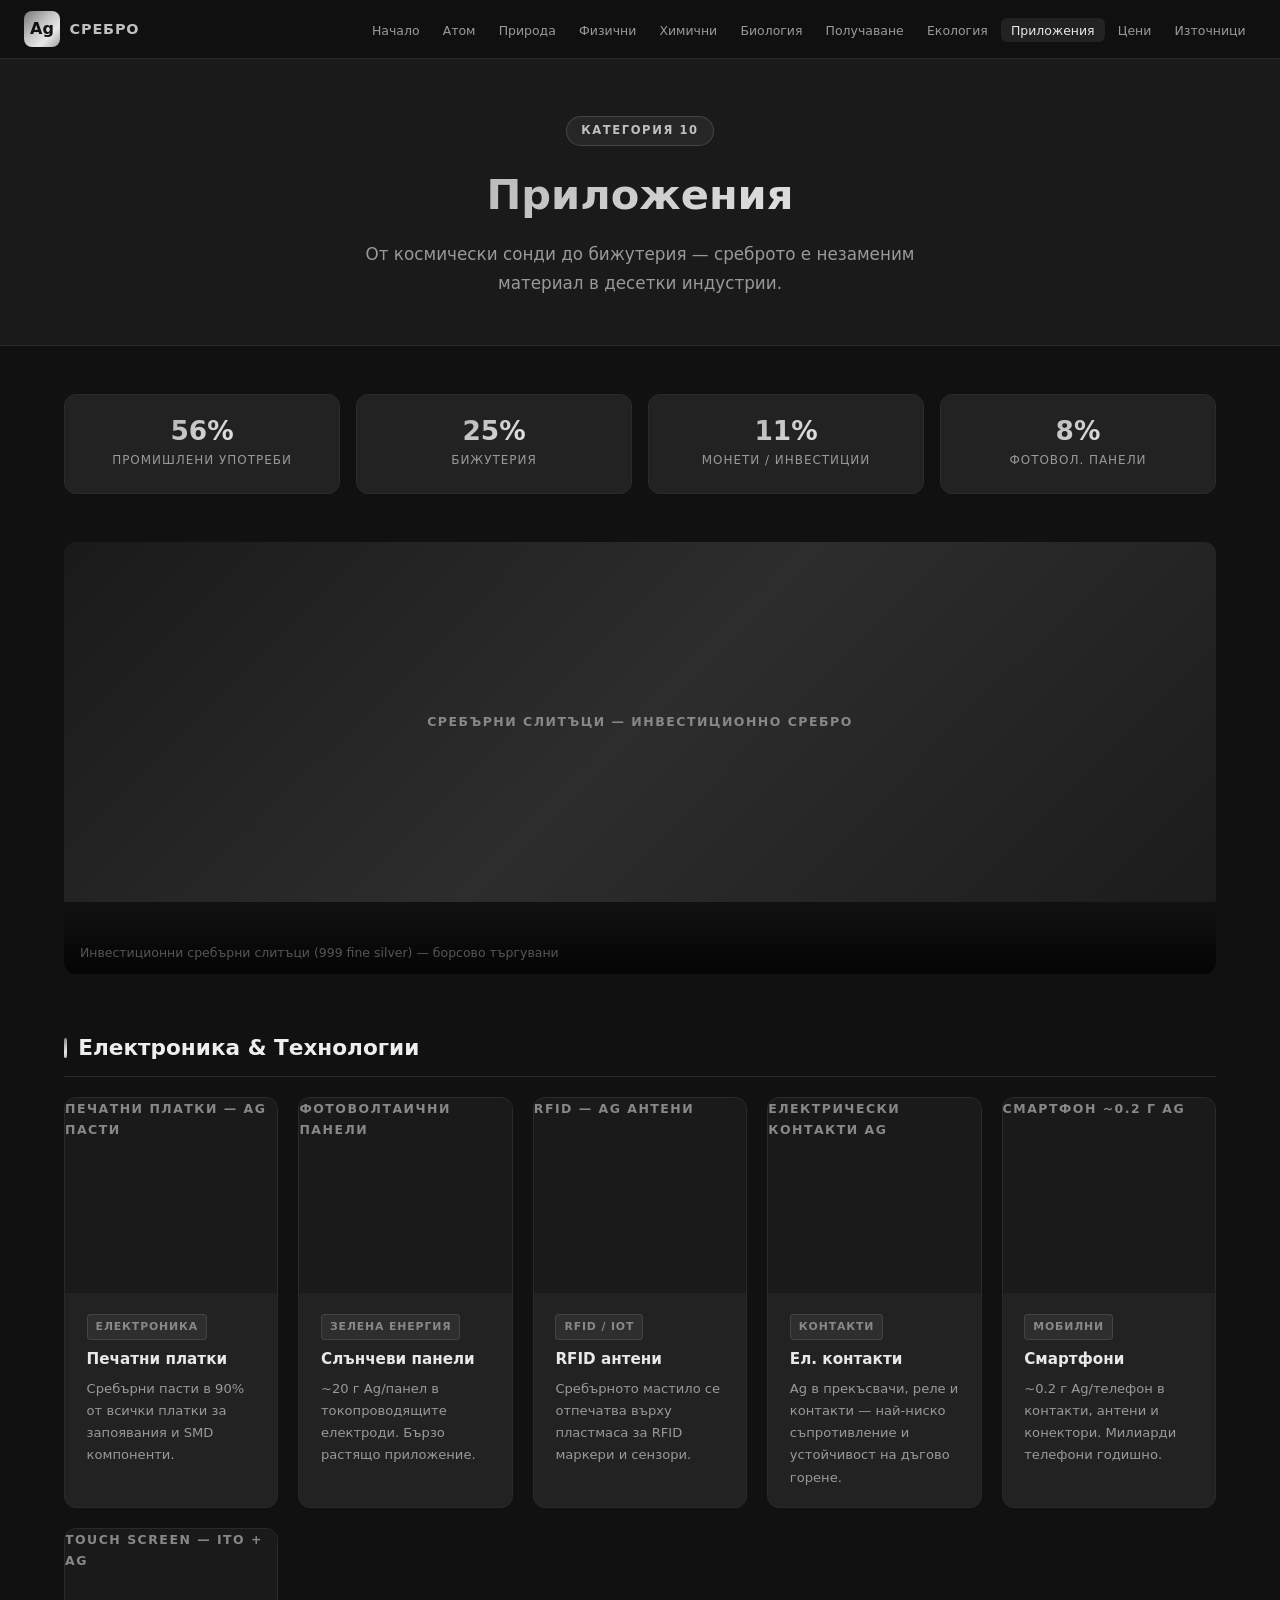
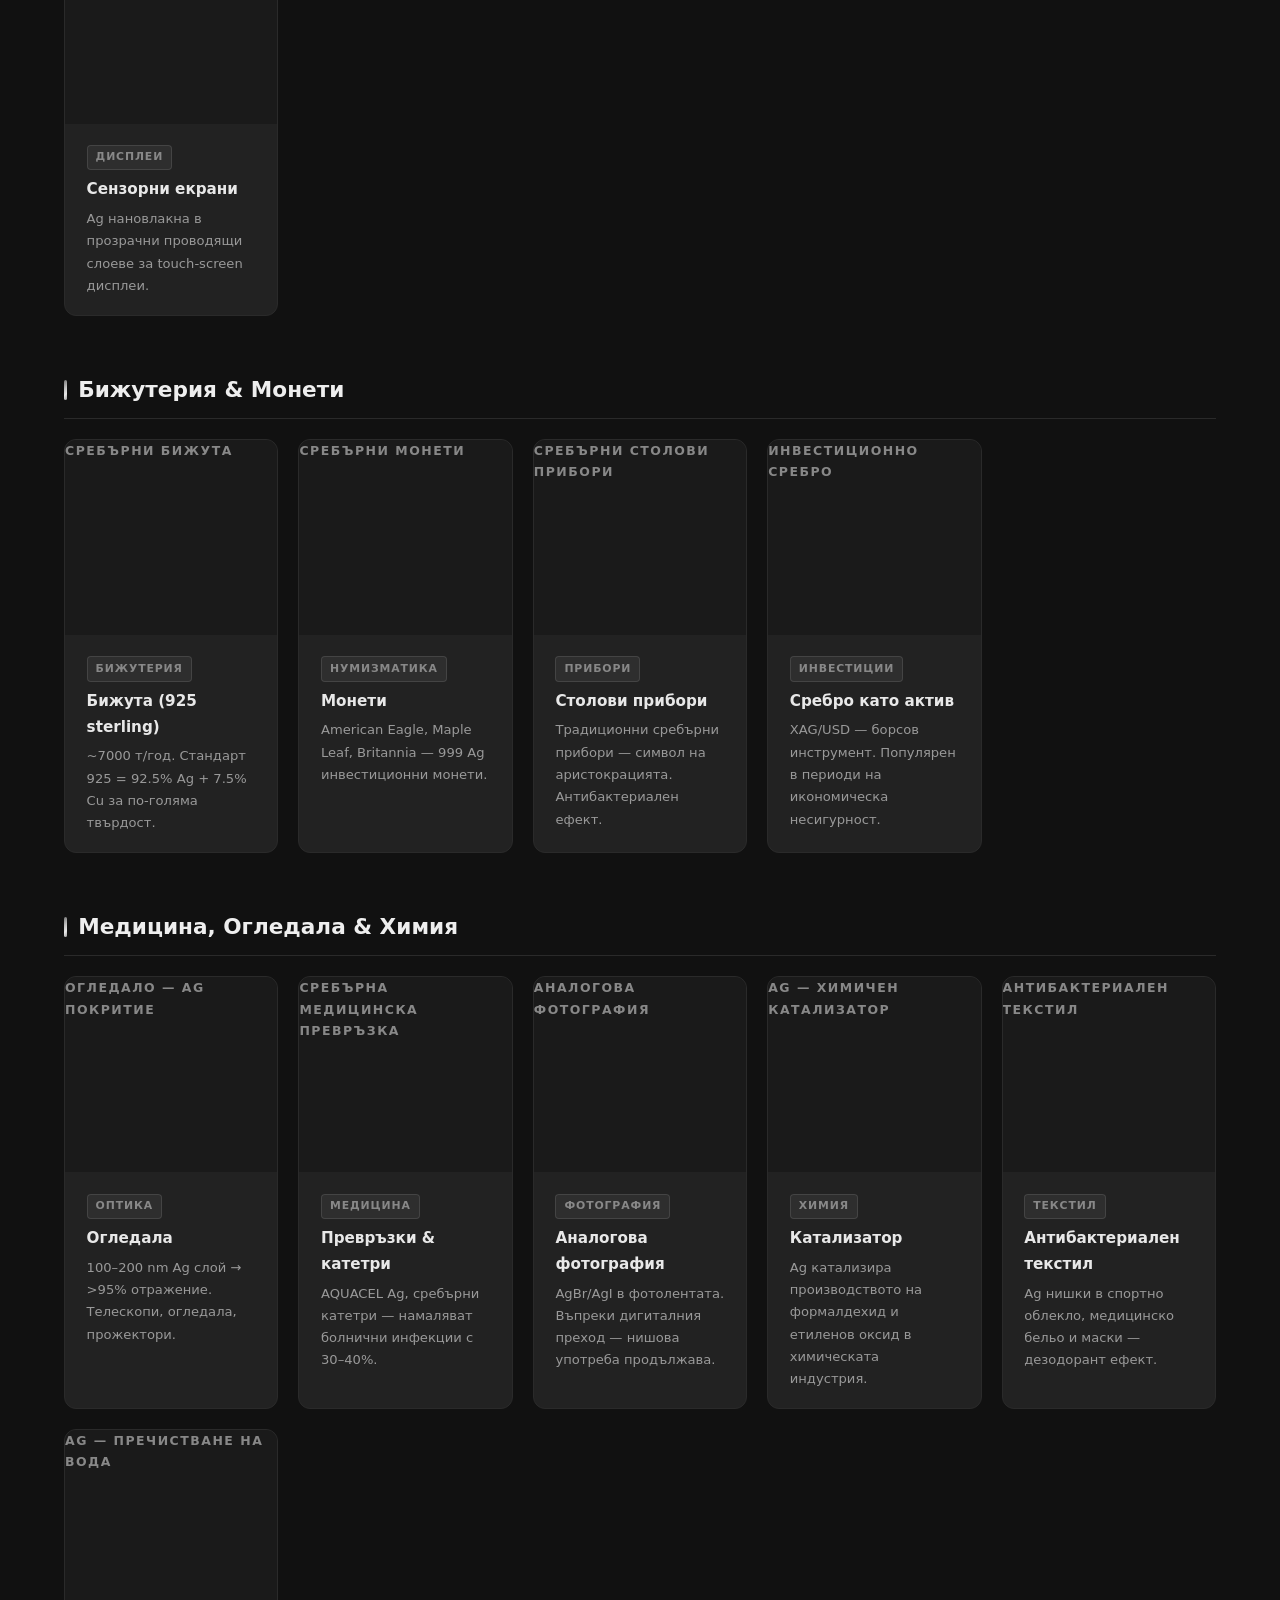
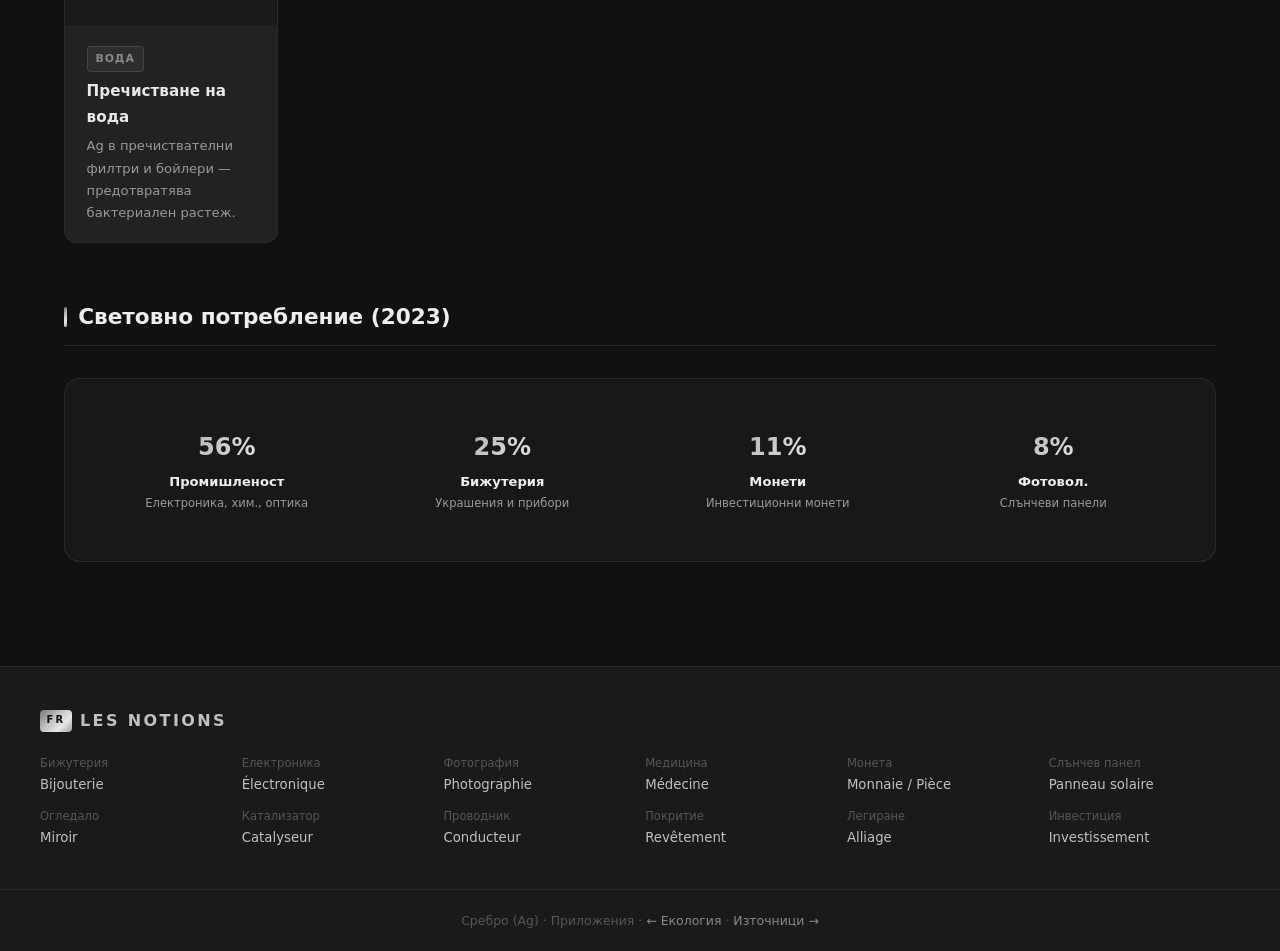
==== applications.html @ 380a5ce1 "Add files via upload" ====
<!DOCTYPE html>
<html lang="bg">
<head>
  <meta charset="UTF-8">
  <meta name="viewport" content="width=device-width, initial-scale=1.0">
  <title>Приложения — Сребро (Ag)</title>
  <link rel="stylesheet" href="style.css">
  <style>
    .app-card { background:var(--bg-card); border:1px solid var(--border); border-radius:var(--radius); overflow:hidden; transition:all .2s; }
    .app-card:hover { border-color:rgba(192,192,192,.25); transform:translateY(-3px); }
    .app-img { width:100%; height:195px; object-fit:cover; display:block; background:var(--bg-secondary); }
    .app-body { padding:1.1rem 1.35rem; }
    .app-tag { display:inline-block; background:rgba(192,192,192,.08); color:var(--silver-dark); border:1px solid rgba(192,192,192,.15); padding:.15rem .5rem; border-radius:4px; font-size:.68rem; font-weight:600; text-transform:uppercase; letter-spacing:.08em; margin-bottom:.45rem; }
    .app-title { font-size:.95rem; font-weight:700; color:var(--silver-light); margin-bottom:.3rem; }
    .app-text { font-size:.82rem; color:var(--text-secondary); }
    .usage-pct { font-size:1.5rem; font-weight:800; background:var(--silver-grad); -webkit-background-clip:text; -webkit-text-fill-color:transparent; background-clip:text; display:block; margin-bottom:.2rem; }
    .img6 { display:grid; grid-template-columns:repeat(auto-fill, minmax(210px,1fr)); gap:1.25rem; }
  </style>
</head>
<body>

<nav class="navbar">
  <div class="nav-inner">
    <a href="index.html" class="nav-brand"><div class="brand-badge">Ag</div><span class="brand-name">СРЕБРО</span></a>
    <ul class="nav-links">
      <li><a href="index.html">Начало</a></li>
      <li><a href="atom.html">Атом</a></li>
      <li><a href="nature.html">Природа</a></li>
      <li><a href="physical.html">Физични</a></li>
      <li><a href="chemical.html">Химични</a></li>
      <li><a href="biology.html">Биология</a></li>
      <li><a href="production.html">Получаване</a></li>
      <li><a href="ecology.html">Екология</a></li>
      <li><a href="applications.html" class="active">Приложения</a></li>
      <li><a href="prices.html">Цени</a></li>
      <li><a href="sources.html">Източници</a></li>
    </ul>
  </div>
</nav>

<header class="page-header">
  <span class="cat-badge">Категория 10</span>
  <h1>Приложения</h1>
  <p>От космически сонди до бижутерия — среброто е незаменим материал в десетки индустрии.</p>
</header>

<div class="container">

  <div class="stats">
    <div class="stat"><div class="stat-val">56%</div><div class="stat-lbl">Промишлени употреби</div></div>
    <div class="stat"><div class="stat-val">25%</div><div class="stat-lbl">Бижутерия</div></div>
    <div class="stat"><div class="stat-val">11%</div><div class="stat-lbl">Монети / инвестиции</div></div>
    <div class="stat"><div class="stat-val">8%</div><div class="stat-lbl">Фотовол. панели</div></div>
  </div>

  <!-- СРЕБЪРНИ БЛОКЧЕТА — HERO + СНИМКИ -->
  <div class="section">
    <div class="wide-img-wrap">
      <img src="https://upload.wikimedia.org/wikipedia/commons/thumb/c/c1/1000oz.silver.bullion.bar.top.jpg/1280px-1000oz.silver.bullion.bar.top.jpg" alt="Сребърни слитъци" style="max-height:360px;" onerror="this.outerHTML='<div class=\'img-ph\' style=\'height:360px;\'>Сребърни слитъци — инвестиционно сребро</div>'">
      <div class="cap">Инвестиционни сребърни слитъци (999 fine silver) — борсово търгувани</div>
    </div>
  </div>

  <!-- ЕЛЕКТРОНИКА & ТЕХНОЛОГИИ — МНОГО СНИМКИ -->
  <div class="section">
    <h2 class="section-title">Електроника &amp; Технологии</h2>
    <div class="img6">
      <div class="app-card">
        <img src="https://shopdelta.eu/shop_image/product/easy-print_agt-028_d.jpg" alt="Печатни платки" class="app-img" onerror="this.outerHTML='<div class=\'img-ph app-img\'>Печатни платки — Ag пасти</div>'">
        <div class="app-body"><span class="app-tag">Електроника</span><div class="app-title">Печатни платки</div><div class="app-text">Сребърни пасти в 90% от всички платки за запоявания и SMD компоненти.</div></div>
      </div>
      <div class="app-card">
        <img src="https://topsolar-bg.com/wp-content/uploads/2021/03/%D0%A4%D0%BE%D1%82%D0%BE%D0%B2%D0%BE%D0%BB%D1%82%D0%B0%D0%B8%D1%87%D0%BD%D0%B8-%D0%BF%D0%B0%D0%BD%D0%B5%D0%BB%D0%B8.jpg" alt="Слънчеви панели" class="app-img" onerror="this.outerHTML='<div class=\'img-ph app-img\'>Фотоволтаични панели</div>'">
        <div class="app-body"><span class="app-tag">Зелена енергия</span><div class="app-title">Слънчеви панели</div><div class="app-text">~20 г Ag/панел в токопроводящите електроди. Бързо растящо приложение.</div></div>
      </div>
      <div class="app-card">
        <img src="https://industrialno.com/wp-content/uploads/2020/07/rfid_geit_anteni_industrialno-2.jpg" alt="Сребърна тел за RFID" class="app-img" onerror="this.outerHTML='<div class=\'img-ph app-img\'>RFID — Ag антени</div>'">
        <div class="app-body"><span class="app-tag">RFID / IoT</span><div class="app-title">RFID антени</div><div class="app-text">Сребърното мастило се отпечатва върху пластмаса за RFID маркери и сензори.</div></div>
      </div>
      <div class="app-card">
        <img src="https://cdncloudcart.com/46355/products/images/561/orno-ae-1303ggs-aglov-kontakt-s-2-otdelenia-suko-idealen-za-kuhna-ofis-i-raboten-plot-45-povarhnosten-montaz-3680w-16a-image_65e05f5f3a656_800x800.png?1709204681" alt="Ag атомна тел — контакти" class="app-img" onerror="this.outerHTML='<div class=\'img-ph app-img\'>Електрически контакти Ag</div>'">
        <div class="app-body"><span class="app-tag">Контакти</span><div class="app-title">Ел. контакти</div><div class="app-text">Ag в прекъсвачи, реле и контакти — най-ниско съпротивление и устойчивост на дъгово горене.</div></div>
      </div>
      <div class="app-card">
        <img src="https://mobisector.com/image/cache/KARCHER/MPH2437B_1-750x750.jpg.webp" alt="Сребро в смартфони" class="app-img" onerror="this.outerHTML='<div class=\'img-ph app-img\'>Смартфон ~0.2 г Ag</div>'">
        <div class="app-body"><span class="app-tag">Мобилни</span><div class="app-title">Смартфони</div><div class="app-text">~0.2 г Ag/телефон в контакти, антени и конектори. Милиарди телефони годишно.</div></div>
      </div>
      <div class="app-card">
        <img src="https://www.szdingtouch.com/Uploads/image/20250103/20250103220805_58018.png" alt="Сребро в touch screen" class="app-img" onerror="this.outerHTML='<div class=\'img-ph app-img\'>Touch screen — ITO + Ag</div>'">
        <div class="app-body"><span class="app-tag">Дисплеи</span><div class="app-title">Сензорни екрани</div><div class="app-text">Ag нановлакна в прозрачни проводящи слоеве за touch-screen дисплеи.</div></div>
      </div>
    </div>
  </div>

  <!-- БИЖУТЕРИЯ & МОНЕТИ — СНИМКИ -->
  <div class="section">
    <h2 class="section-title">Бижутерия &amp; Монети</h2>
    <div class="img6">
      <div class="app-card">
        <img src="https://mysilver.bg/categories/IMG_0380_15.jpg" alt="Сребърни бижута" class="app-img" onerror="this.outerHTML='<div class=\'img-ph app-img\'>Сребърни бижута</div>'">
        <div class="app-body"><span class="app-tag">Бижутерия</span><div class="app-title">Бижута (925 sterling)</div><div class="app-text">~7000 т/год. Стандарт 925 = 92.5% Ag + 7.5% Cu за по-голяма твърдост.</div></div>
      </div>
      <div class="app-card">
        <img src="https://img.tavex.bg/v7/_product_catalog_/1-oz-silver-coin-vat-on-margin-various-types/silver-all-front.jpg?height=960&width=960&func=cropfit" alt="Сребърни монети" class="app-img" onerror="this.outerHTML='<div class=\'img-ph app-img\'>Сребърни монети</div>'">
        <div class="app-body"><span class="app-tag">Нумизматика</span><div class="app-title">Монети</div><div class="app-text">American Eagle, Maple Leaf, Britannia — 999 Ag инвестиционни монети.</div></div>
      </div>
      <div class="app-card">
        <img src="https://cdn5.focus.bg/bazar/d2/pics/d27179e84af9ef0faa3b91d7071ebfb4.jpg" alt="Сребърни прибори" class="app-img" onerror="this.outerHTML='<div class=\'img-ph app-img\'>Сребърни столови прибори</div>'">
        <div class="app-body"><span class="app-tag">Прибори</span><div class="app-title">Столови прибори</div><div class="app-text">Традиционни сребърни прибори — символ на аристокрацията. Антибактериален ефект.</div></div>
      </div>
      <div class="app-card">
        <img src="https://silverbarsbg.com/wp-content/uploads/2020/09/silver-abonament-cat-min.png" alt="Инвестиционно сребро" class="app-img" onerror="this.outerHTML='<div class=\'img-ph app-img\'>Инвестиционно сребро</div>'">
        <div class="app-body"><span class="app-tag">Инвестиции</span><div class="app-title">Сребро като актив</div><div class="app-text">XAG/USD — борсов инструмент. Популярен в периоди на икономическа несигурност.</div></div>
      </div>
    </div>
  </div>

  <!-- МЕДИЦИНА, ОГЛЕДАЛА & ХИМИЯ -->
  <div class="section">
    <h2 class="section-title">Медицина, Огледала &amp; Химия</h2>
    <div class="img6">
      <div class="app-card">
        <img src="https://olele.bg/images/products/pravoagalno-hd-ogledalo-s-bezopasno-pokritie-58968-68ac5ad01183d.jpg" alt="Сребърно огледало" class="app-img" onerror="this.outerHTML='<div class=\'img-ph app-img\'>Огледало — Ag покритие</div>'">
        <div class="app-body"><span class="app-tag">Оптика</span><div class="app-title">Огледала</div><div class="app-text">100–200 nm Ag слой → &gt;95% отражение. Телескопи, огледала, прожектори.</div></div>
      </div>
      <div class="app-card">
        <img src="https://www.helmed.bg/media/t46s-4/2462.webp" alt="Ag наночастици — медицина" class="app-img" onerror="this.outerHTML='<div class=\'img-ph app-img\'>Сребърна медицинска превръзка</div>'">
        <div class="app-body"><span class="app-tag">Медицина</span><div class="app-title">Превръзки &amp; катетри</div><div class="app-text">AQUACEL Ag, сребърни катетри — намаляват болнични инфекции с 30–40%.</div></div>
      </div>
      <div class="app-card">
        <img src="https://radlabstudio.com/wp-content/uploads/2023/03/Studio-Kasha-73-scaled-e1678355546544.jpg" alt="AgBr — фотография" class="app-img" onerror="this.outerHTML='<div class=\'img-ph app-img\'>Аналогова фотография</div>'">
        <div class="app-body"><span class="app-tag">Фотография</span><div class="app-title">Аналогова фотография</div><div class="app-text">AgBr/AgI в фотолентата. Въпреки дигиталния преход — нишова употреба продължава.</div></div>
      </div>
      <div class="app-card">
        <img src="https://automedia.investor.bg/media/files/resized/uploadedfiles/640x0/fab/beb3a2d3384b6f2578e6da8c8dff5fab-graph.jpg" alt="Ag катализатор — нитрат" class="app-img" onerror="this.outerHTML='<div class=\'img-ph app-img\'>Ag — химичен катализатор</div>'">
        <div class="app-body"><span class="app-tag">Химия</span><div class="app-title">Катализатор</div><div class="app-text">Ag катализира производството на формалдехид и етиленов оксид в химическата индустрия.</div></div>
      </div>
      <div class="app-card">
        <img src="https://mebelrum.com/products_photos/1871/1253/new_diona_site_razrez_3.jpg" alt="Чисто сребро — текстил" class="app-img" onerror="this.outerHTML='<div class=\'img-ph app-img\'>Антибактериален текстил</div>'">
        <div class="app-body"><span class="app-tag">Текстил</span><div class="app-title">Антибактериален текстил</div><div class="app-text">Ag нишки в спортно облекло, медицинско бельо и маски — дезодорант ефект.</div></div>
      </div>
      <div class="app-card">
        <img src="https://freshwater.bg/wp-content/uploads/2024/04/FC-135-AC-12000.png" alt="Ag — пречистване на вода" class="app-img" onerror="this.outerHTML='<div class=\'img-ph app-img\'>Ag — пречистване на вода</div>'">
        <div class="app-body"><span class="app-tag">Вода</span><div class="app-title">Пречистване на вода</div><div class="app-text">Ag в пречиствателни филтри и бойлери — предотвратява бактериален растеж.</div></div>
      </div>
    </div>
  </div>

  <!-- СВЕТОВНО ПОТРЕБЛЕНИЕ -->
  <div class="section">
    <h2 class="section-title">Световно потребление (2023)</h2>
    <div class="hbox">
      <div class="g4">
        <div style="text-align:center;padding:1rem;">
          <span class="usage-pct">56%</span>
          <div style="font-size:.82rem;font-weight:700;color:var(--text-primary);">Промишленост</div>
          <div style="font-size:.72rem;color:var(--text-secondary);">Електроника, хим., оптика</div>
        </div>
        <div style="text-align:center;padding:1rem;">
          <span class="usage-pct">25%</span>
          <div style="font-size:.82rem;font-weight:700;color:var(--text-primary);">Бижутерия</div>
          <div style="font-size:.72rem;color:var(--text-secondary);">Украшения и прибори</div>
        </div>
        <div style="text-align:center;padding:1rem;">
          <span class="usage-pct">11%</span>
          <div style="font-size:.82rem;font-weight:700;color:var(--text-primary);">Монети</div>
          <div style="font-size:.72rem;color:var(--text-secondary);">Инвестиционни монети</div>
        </div>
        <div style="text-align:center;padding:1rem;">
          <span class="usage-pct">8%</span>
          <div style="font-size:.82rem;font-weight:700;color:var(--text-primary);">Фотовол.</div>
          <div style="font-size:.72rem;color:var(--text-secondary);">Слънчеви панели</div>
        </div>
      </div>
    </div>
  </div>

</div>

<footer class="les-notions">
  <div class="ln-inner">
    <div class="ln-title">Les notions</div>
    <div class="ln-grid">
      <div class="ln-item"><div class="ln-bg">Бижутерия</div><div class="ln-fr">Bijouterie</div></div>
      <div class="ln-item"><div class="ln-bg">Електроника</div><div class="ln-fr">Électronique</div></div>
      <div class="ln-item"><div class="ln-bg">Фотография</div><div class="ln-fr">Photographie</div></div>
      <div class="ln-item"><div class="ln-bg">Медицина</div><div class="ln-fr">Médecine</div></div>
      <div class="ln-item"><div class="ln-bg">Монета</div><div class="ln-fr">Monnaie / Pièce</div></div>
      <div class="ln-item"><div class="ln-bg">Слънчев панел</div><div class="ln-fr">Panneau solaire</div></div>
      <div class="ln-item"><div class="ln-bg">Огледало</div><div class="ln-fr">Miroir</div></div>
      <div class="ln-item"><div class="ln-bg">Катализатор</div><div class="ln-fr">Catalyseur</div></div>
      <div class="ln-item"><div class="ln-bg">Проводник</div><div class="ln-fr">Conducteur</div></div>
      <div class="ln-item"><div class="ln-bg">Покритие</div><div class="ln-fr">Revêtement</div></div>
      <div class="ln-item"><div class="ln-bg">Легиране</div><div class="ln-fr">Alliage</div></div>
      <div class="ln-item"><div class="ln-bg">Инвестиция</div><div class="ln-fr">Investissement</div></div>
    </div>
  </div>
</footer>
<footer class="site-footer">Сребро (Ag) · Приложения · <a href="ecology.html">← Екология</a> · <a href="sources.html">Източници →</a></footer>
</body>
</html>
---- style.css ----
/* ===== SILVER Ag — Stylesheet ===== */
:root {
  --bg-primary: #111111;
  --bg-secondary: #1a1a1a;
  --bg-card: #222222;
  --bg-hover: #2c2c2c;
  --text-primary: #eeeeee;
  --text-secondary: #999999;
  --text-muted: #555555;
  --silver: #C0C0C0;
  --silver-light: #E8E8E8;
  --silver-dark: #888888;
  --silver-grad: linear-gradient(135deg, #777 0%, #C0C0C0 40%, #E8E8E8 70%, #A0A0A0 100%);
  --border: #2a2a2a;
  --border-light: #383838;
  --radius: 12px;
}

*, *::before, *::after { margin: 0; padding: 0; box-sizing: border-box; }
html { scroll-behavior: smooth; }
body { background: var(--bg-primary); color: var(--text-primary); font-family: 'Segoe UI', system-ui, sans-serif; line-height: 1.7; }

/* ── NAV ── */
.navbar { background: rgba(17,17,17,.97); backdrop-filter: blur(10px); border-bottom: 1px solid var(--border); position: sticky; top: 0; z-index: 1000; }
.nav-inner { max-width: 1280px; margin: 0 auto; padding: 0 1.5rem; display: flex; align-items: center; justify-content: space-between; height: 58px; }
.nav-brand { display: flex; align-items: center; gap: .6rem; text-decoration: none; }
.brand-badge { width: 36px; height: 36px; background: var(--silver-grad); border-radius: 8px; display: flex; align-items: center; justify-content: center; font-size: 1rem; font-weight: 900; color: #111; }
.brand-name { font-size: .9rem; font-weight: 700; color: var(--silver); letter-spacing: .06em; }
.nav-links { display: flex; gap: .15rem; list-style: none; flex-wrap: wrap; }
.nav-links a { color: var(--text-secondary); text-decoration: none; padding: .3rem .65rem; border-radius: 6px; font-size: .78rem; font-weight: 500; transition: all .2s; white-space: nowrap; }
.nav-links a:hover, .nav-links a.active { color: var(--silver-light); background: rgba(192,192,192,.1); }

/* ── PAGE HEADER ── */
.page-header { background: var(--bg-secondary); border-bottom: 1px solid var(--border); padding: 3.5rem 1.5rem 3rem; text-align: center; }
.cat-badge { display: inline-block; background: rgba(192,192,192,.08); border: 1px solid rgba(192,192,192,.2); color: var(--silver); padding: .25rem .9rem; border-radius: 20px; font-size: .72rem; text-transform: uppercase; letter-spacing: .14em; font-weight: 600; margin-bottom: .9rem; }
.page-header h1 { font-size: 2.6rem; font-weight: 800; background: var(--silver-grad); -webkit-background-clip: text; -webkit-text-fill-color: transparent; background-clip: text; margin-bottom: .6rem; }
.page-header p { color: var(--text-secondary); font-size: 1.05rem; max-width: 580px; margin: 0 auto; }

/* ── CONTAINER ── */
.container { max-width: 1200px; margin: 0 auto; padding: 3rem 1.5rem; }
.section { margin-bottom: 3.5rem; }
.section-title { font-size: 1.35rem; font-weight: 700; color: var(--text-primary); margin-bottom: 1.25rem; padding-bottom: .6rem; border-bottom: 1px solid var(--border); display: flex; align-items: center; gap: .7rem; }
.section-title::before { content: ''; display: block; width: 3px; height: 1.25rem; background: var(--silver-grad); border-radius: 2px; flex-shrink: 0; }
.section-lead { color: var(--text-secondary); margin-bottom: 1.75rem; font-size: .95rem; }

/* ── CARDS ── */
.card { background: var(--bg-card); border: 1px solid var(--border); border-radius: var(--radius); overflow: hidden; transition: border-color .2s, transform .2s; }
.card:hover { border-color: var(--border-light); transform: translateY(-2px); }
.card-img { width: 100%; height: 210px; object-fit: cover; display: block; background: var(--bg-secondary); }
.img-ph { width: 100%; height: 210px; background: linear-gradient(135deg, #1a1a1a 0%, #2d2d2d 50%, #1c1c1c 100%); display: flex; align-items: center; justify-content: center; color: var(--silver-dark); font-size: .78rem; font-weight: 600; letter-spacing: .12em; text-transform: uppercase; }
.card-body { padding: 1.25rem 1.5rem; }
.card-title { font-size: 1rem; font-weight: 700; color: var(--silver-light); margin-bottom: .4rem; }
.card-text { color: var(--text-secondary); font-size: .875rem; line-height: 1.6; }

/* ── GRID HELPERS ── */
.g2 { display: grid; grid-template-columns: repeat(auto-fit, minmax(280px, 1fr)); gap: 1.5rem; }
.g3 { display: grid; grid-template-columns: repeat(auto-fit, minmax(230px, 1fr)); gap: 1.5rem; }
.g4 { display: grid; grid-template-columns: repeat(auto-fit, minmax(190px, 1fr)); gap: 1rem; }

/* ── STATS ── */
.stats { display: grid; grid-template-columns: repeat(auto-fit, minmax(150px, 1fr)); gap: 1rem; margin-bottom: 3rem; }
.stat { background: var(--bg-card); border: 1px solid var(--border); border-radius: var(--radius); padding: 1.4rem 1rem; text-align: center; transition: border-color .2s; }
.stat:hover { border-color: rgba(192,192,192,.25); }
.stat-val { font-size: 1.65rem; font-weight: 800; background: var(--silver-grad); -webkit-background-clip: text; -webkit-text-fill-color: transparent; background-clip: text; line-height: 1; margin-bottom: .35rem; }
.stat-lbl { color: var(--text-secondary); font-size: .75rem; text-transform: uppercase; letter-spacing: .08em; }

/* ── INFO LIST ── */
.info-list { list-style: none; }
.info-list li { display: flex; justify-content: space-between; align-items: center; padding: .7rem 0; border-bottom: 1px solid var(--border); gap: 1rem; }
.info-list li:last-child { border-bottom: none; }
.il-key { color: var(--text-secondary); font-size: .875rem; }
.il-val { color: var(--text-primary); font-weight: 600; font-size: .875rem; text-align: right; }

/* ── FORMULA ── */
.formula { background: var(--bg-secondary); border: 1px solid var(--border); border-left: 3px solid var(--silver); border-radius: 8px; padding: .9rem 1.2rem; margin: .9rem 0; font-family: 'Courier New', monospace; font-size: .95rem; color: var(--silver-light); }

/* ── TWO-COL ── */
.two-col { display: grid; grid-template-columns: 1fr 1fr; gap: 3rem; align-items: start; }
@media (max-width: 768px) { .two-col { grid-template-columns: 1fr; } }

/* ── HIGHLIGHT BOX ── */
.hbox { background: rgba(192,192,192,.04); border: 1px solid rgba(192,192,192,.1); border-radius: 16px; padding: 2rem; margin: 2rem 0; }

/* ── ELEMENT BOX (PERIODIC TABLE STYLE) ── */
.el-box-wrap { display: flex; align-items: center; gap: 2.5rem; flex-wrap: wrap; margin: 1.5rem 0; }
.el-box { width: 130px; height: 130px; background: var(--silver-grad); border-radius: 12px; display: flex; flex-direction: column; align-items: center; justify-content: center; color: #111; box-shadow: 0 8px 32px rgba(192,192,192,.15); flex-shrink: 0; }
.el-box .an { font-size: .78rem; font-weight: 700; align-self: flex-start; padding-left: .6rem; }
.el-box .sym { font-size: 3.2rem; font-weight: 900; line-height: 1; }
.el-box .nm { font-size: .72rem; font-weight: 700; }
.el-box .am { font-size: .68rem; }
.el-info { display: flex; flex-direction: column; gap: .45rem; }
.el-row { display: flex; align-items: baseline; gap: .75rem; }
.el-k { color: var(--text-muted); font-size: .78rem; min-width: 130px; }
.el-v { color: var(--text-primary); font-size: .9rem; font-weight: 500; }

/* ── DATA TABLE ── */
.dtable { width: 100%; border-collapse: collapse; font-size: .875rem; }
.dtable th { background: var(--bg-secondary); color: var(--silver); text-align: left; padding: .7rem 1rem; font-weight: 600; border-bottom: 2px solid var(--border); }
.dtable td { padding: .7rem 1rem; border-bottom: 1px solid var(--border); color: var(--text-secondary); }
.dtable td:first-child { color: var(--text-primary); font-weight: 500; }
.dtable tr:hover td { background: var(--bg-hover); }

/* ── TAGS ── */
.tag { display: inline-block; background: rgba(192,192,192,.1); color: var(--silver); border: 1px solid rgba(192,192,192,.2); padding: .18rem .55rem; border-radius: 4px; font-size: .73rem; font-weight: 500; }

/* ── WIDE IMAGE ── */
.wide-img-wrap { border-radius: var(--radius); overflow: hidden; margin: 1.5rem 0; position: relative; }
.wide-img-wrap img { width: 100%; max-height: 420px; object-fit: cover; display: block; }
.wide-img-wrap .cap { background: linear-gradient(transparent, rgba(0,0,0,.75)); padding: 2.5rem 1rem .7rem; color: var(--text-muted); font-size: .78rem; }

/* ── LES NOTIONS ── */
.les-notions { background: var(--bg-secondary); border-top: 1px solid var(--border); padding: 2.5rem 1.5rem; }
.ln-inner { max-width: 1200px; margin: 0 auto; }
.ln-title { font-size: 1rem; font-weight: 700; color: var(--silver); text-transform: uppercase; letter-spacing: .15em; margin-bottom: 1.25rem; display: flex; align-items: center; gap: .5rem; }
.ln-title::before { content: 'FR'; background: var(--silver-grad); color: #111; font-size: .62rem; padding: .15rem .4rem; border-radius: 4px; font-weight: 800; }
.ln-grid { display: grid; grid-template-columns: repeat(auto-fill, minmax(190px, 1fr)); gap: .65rem; }
.ln-item .ln-bg { font-size: .72rem; color: var(--text-muted); }
.ln-item .ln-fr { font-size: .83rem; color: var(--silver); font-weight: 500; }

/* ── FOOTER ── */
.site-footer { background: var(--bg-secondary); border-top: 1px solid var(--border); padding: 1.25rem; text-align: center; color: var(--text-muted); font-size: .78rem; }
.site-footer a { color: var(--silver-dark); text-decoration: none; }
.site-footer a:hover { color: var(--silver); }

/* ── RESPONSIVE ── */
@media (max-width: 900px) { .nav-links { display: none; } .page-header h1 { font-size: 1.9rem; } }
@media (max-width: 480px) { .container { padding: 2rem 1rem; } .page-header { padding: 2rem 1rem 1.5rem; } .stats { grid-template-columns: 1fr 1fr; } }
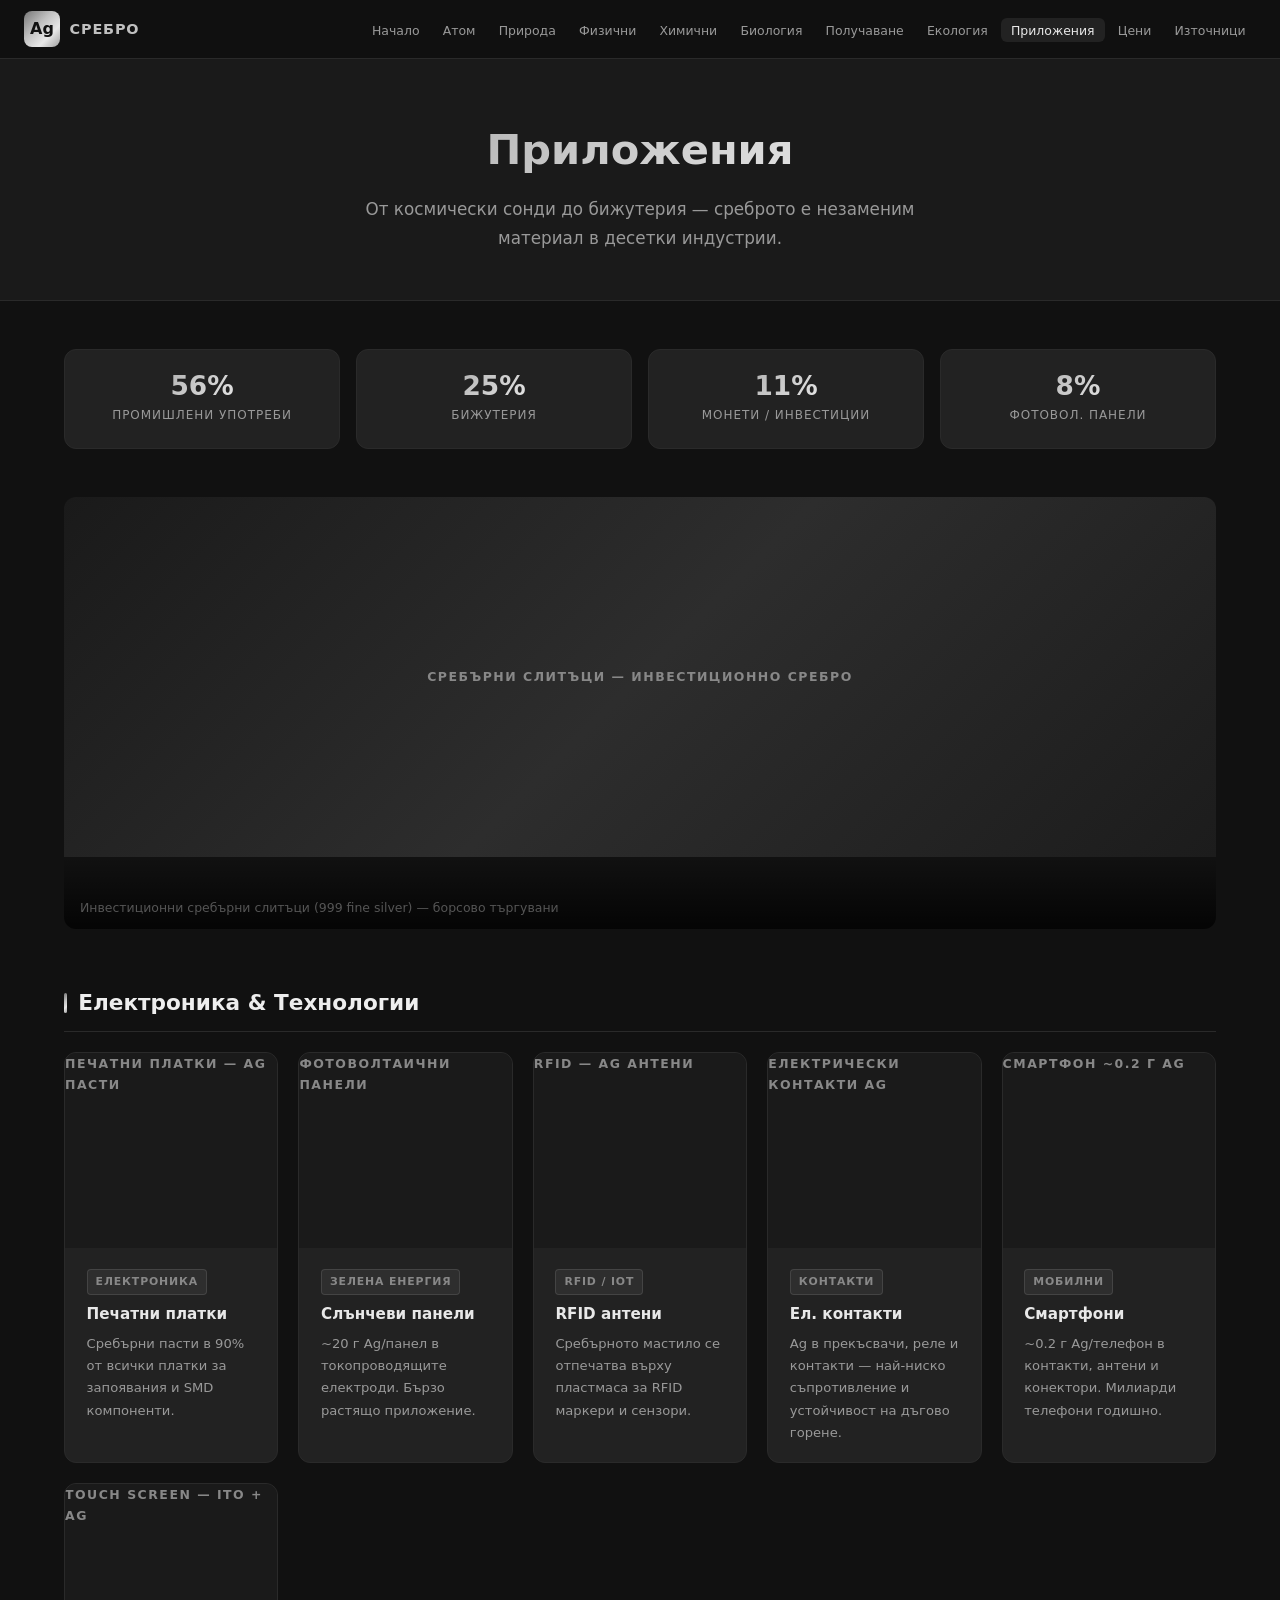
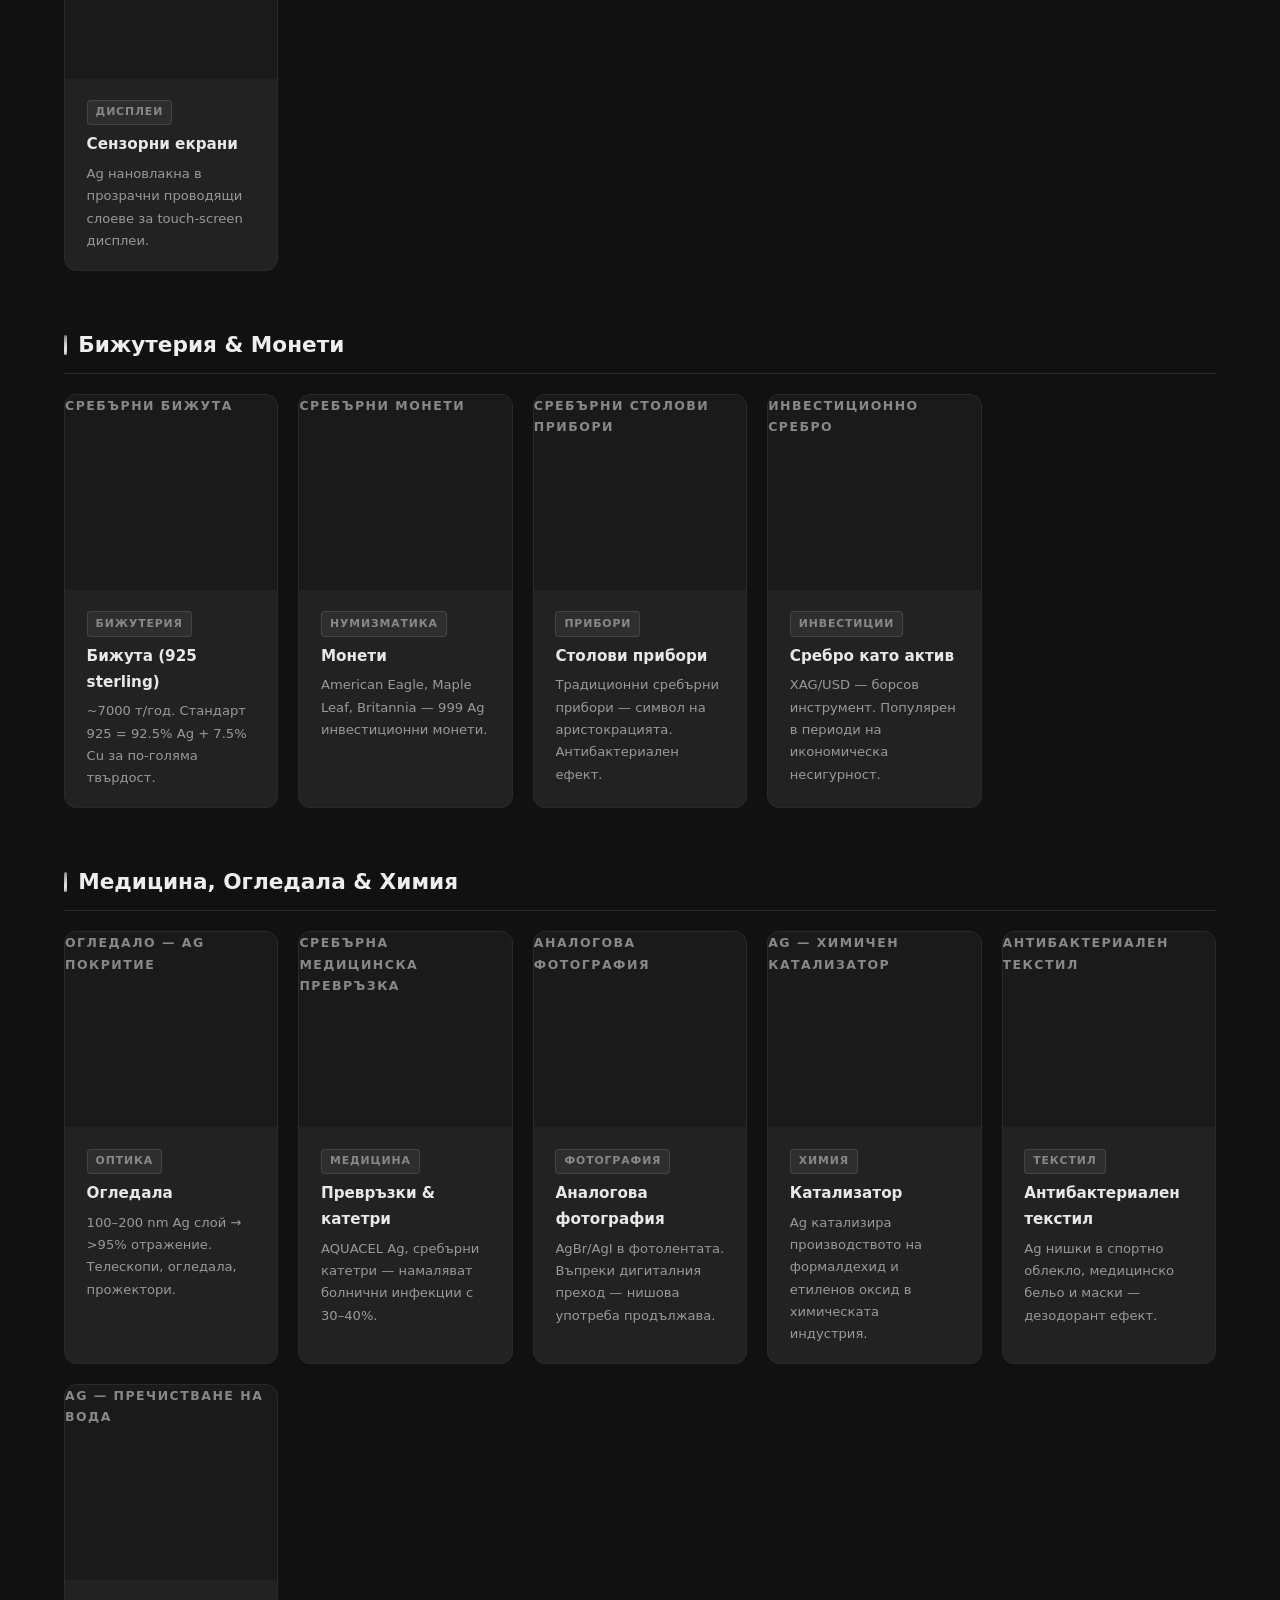
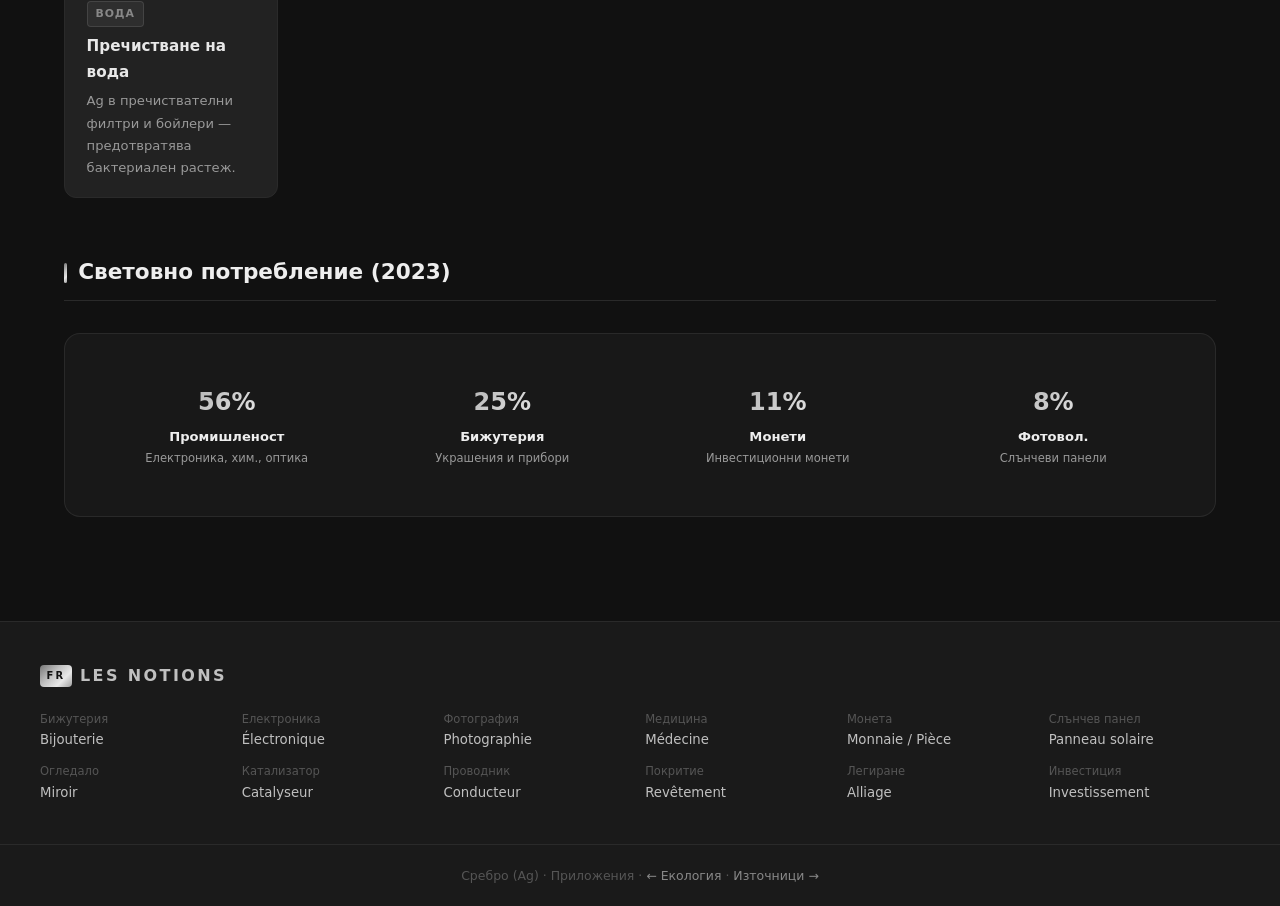
==== commit 15393621: "Update applications.html" ====
--- a/applications.html
+++ b/applications.html
@@ -39,7 +39,6 @@
 </nav>
 
 <header class="page-header">
-  <span class="cat-badge">Категория 10</span>
   <h1>Приложения</h1>
   <p>От космически сонди до бижутерия — среброто е незаменим материал в десетки индустрии.</p>
 </header>
